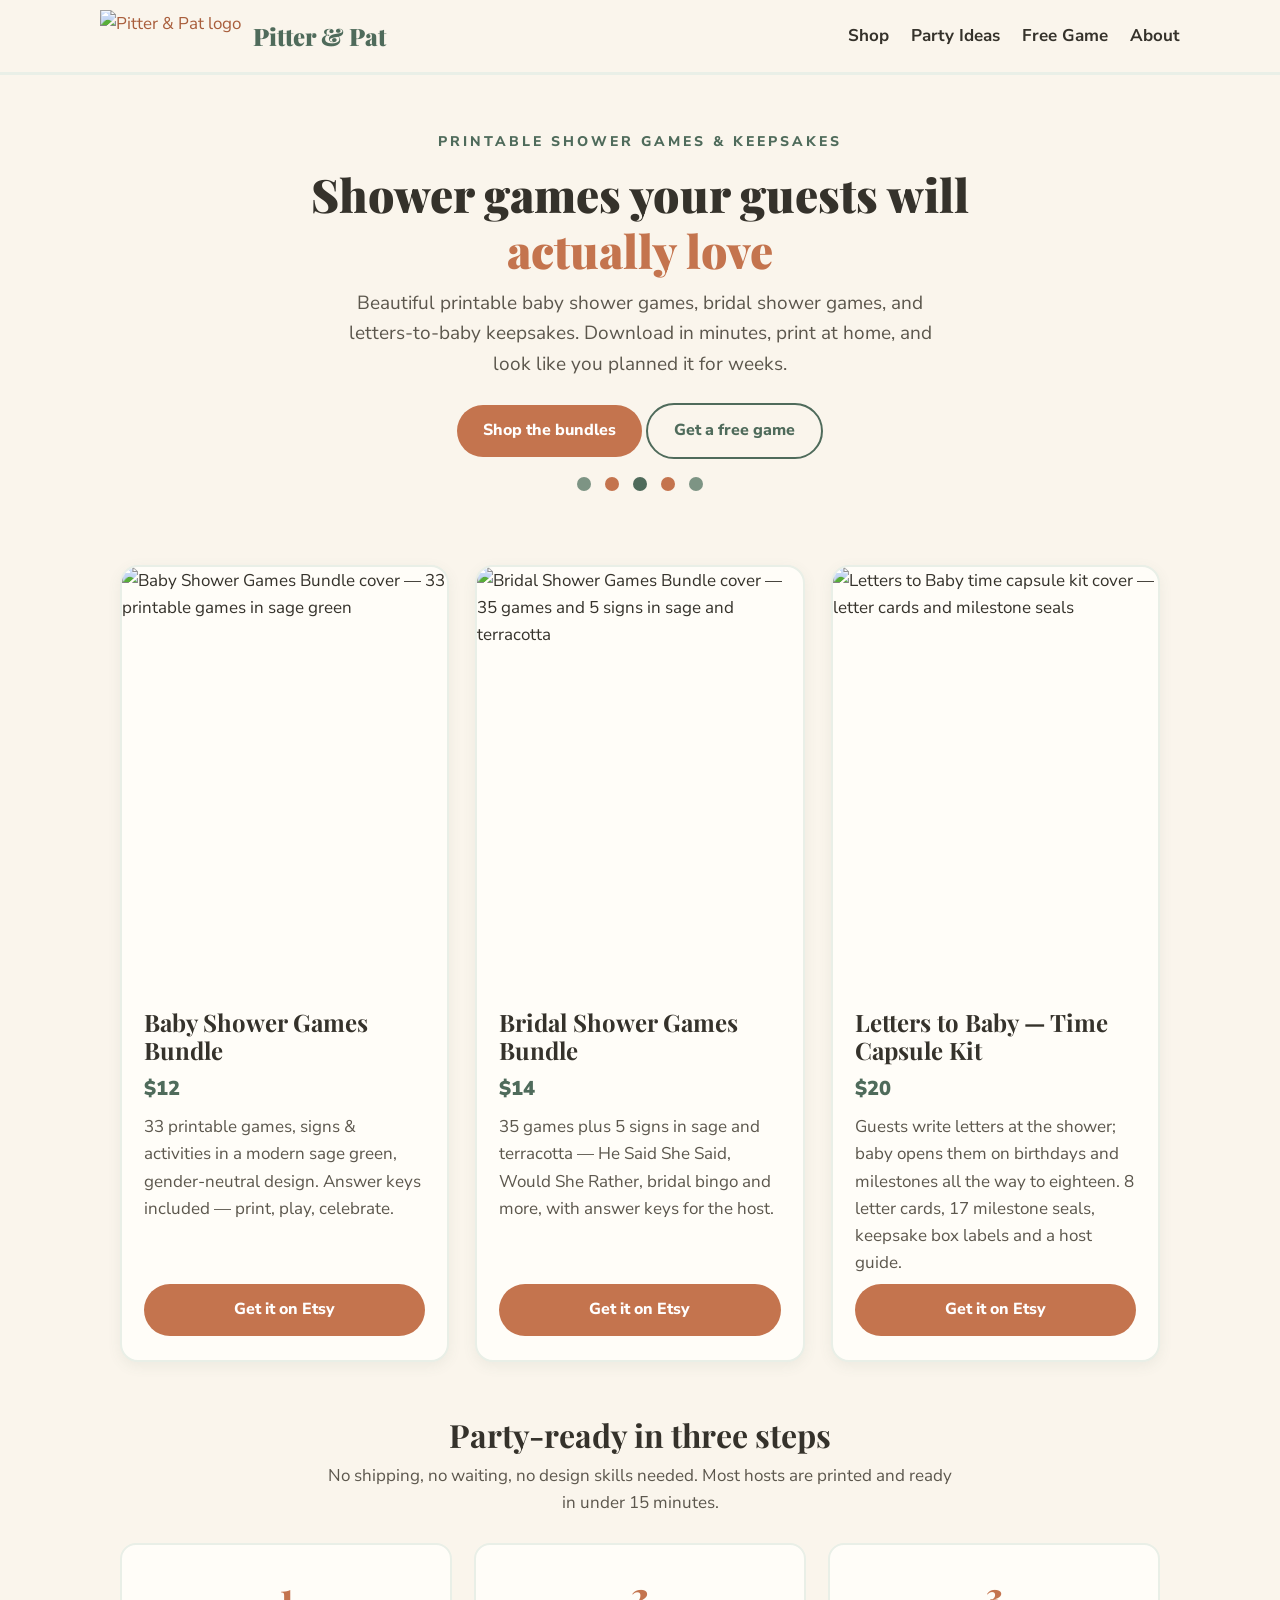
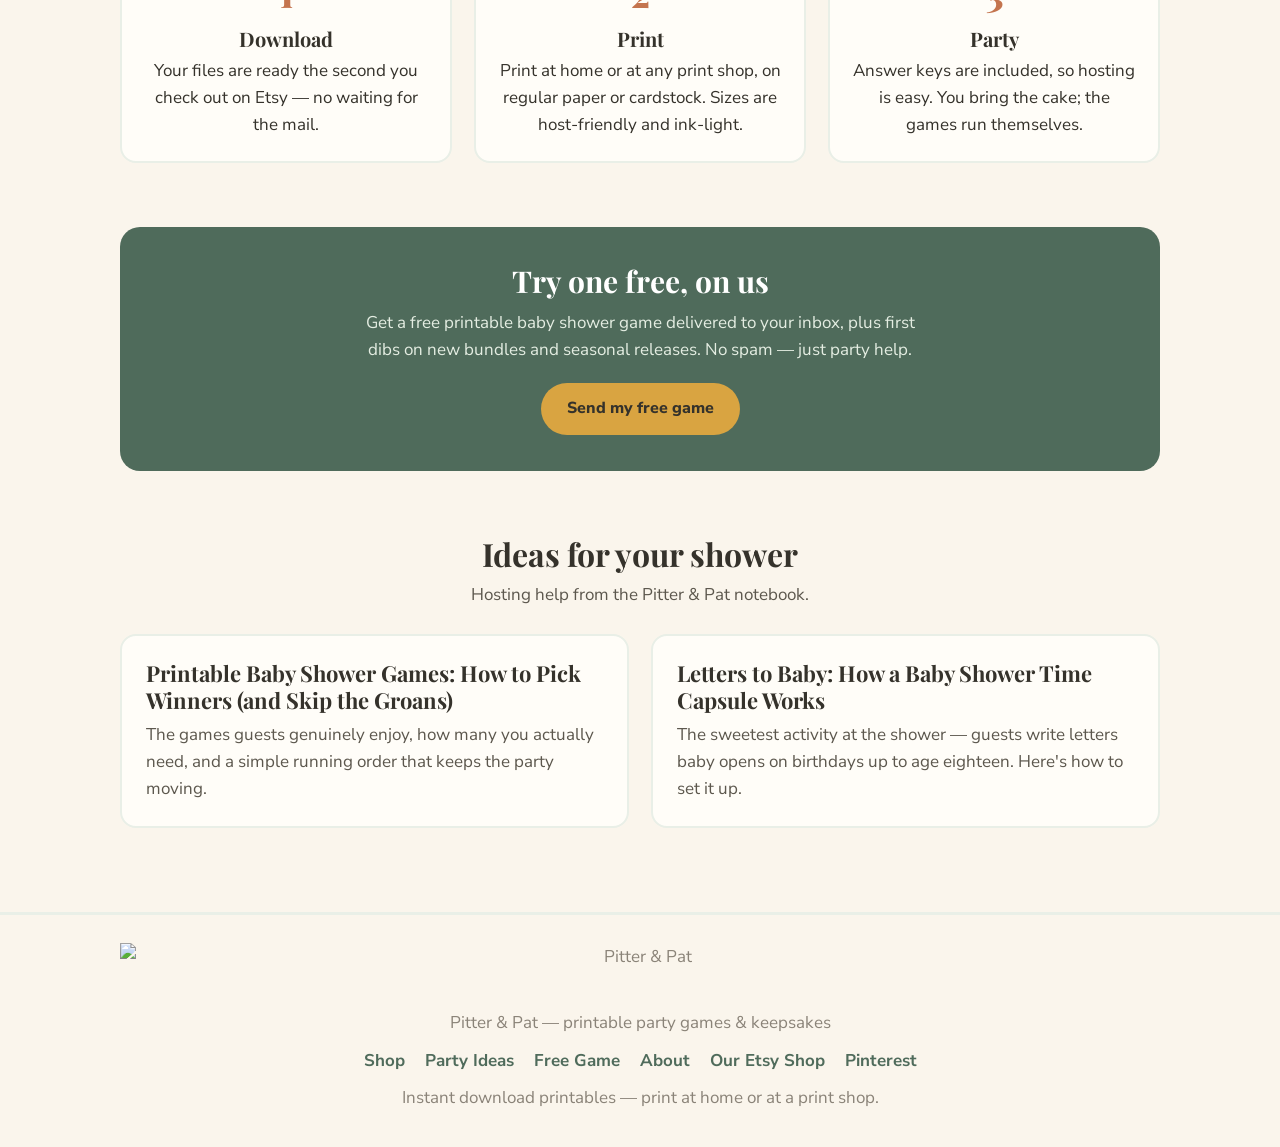
==== index.html @ 5c94de08 "Pitter & Pat website - initial pages" ====
<!DOCTYPE html>
<html lang="en">
<head>
<meta charset="UTF-8">
<meta name="viewport" content="width=device-width, initial-scale=1.0">
<title>Printable Baby Shower Games, Bridal Shower Games &amp; Letters to Baby | Pitter &amp; Pat</title>
<meta name="description" content="Printable baby shower games, bridal shower games, and letters to baby time capsule kits. Instant download, print at home, ready in minutes. Sage green, gender neutral, answer keys included.">
<link rel="icon" href="assets/logo.png">
<link rel="preconnect" href="https://fonts.googleapis.com">
<link href="https://fonts.googleapis.com/css2?family=Playfair+Display:wght@700;900&family=Nunito+Sans:wght@400;700;800&display=swap" rel="stylesheet">
<link rel="stylesheet" href="styles.css">
</head>
<body>
<header class="site"><div class="wrap nav">
  <a class="brand" href="index.html"><img src="assets/logo.png" alt="Pitter &amp; Pat logo"><span>Pitter &amp; Pat</span></a>
  <nav>
    <a href="shop.html">Shop</a>
    <a href="articles/baby-shower-games-guide.html">Party Ideas</a>
    <a href="free-game.html">Free Game</a>
    <a href="about.html">About</a>
  </nav>
</div></header>

<main class="wrap">
  <div class="hero">
    <div class="eyebrow">Printable shower games &amp; keepsakes</div>
    <h1>Shower games your guests will <em>actually love</em></h1>
    <p>Beautiful printable baby shower games, bridal shower games, and letters-to-baby keepsakes. Download in minutes, print at home, and look like you planned it for weeks.</p>
    <a class="btn" href="shop.html">Shop the bundles</a>
    <a class="btn ghost" href="free-game.html">Get a free game</a>
    <div class="dots"><i style="background:#7D9484"></i><i style="background:#C4744E"></i><i style="background:#4F6B5B"></i><i style="background:#C4744E"></i><i style="background:#7D9484"></i></div>
  </div>

  <div class="cards">
    <div class="card">
      <img src="assets/cover-baby.png" alt="Baby Shower Games Bundle cover — 33 printable games in sage green">
      <div class="body">
        <h3>Baby Shower Games Bundle</h3>
        <div class="price">$12</div>
        <p>33 printable games, signs &amp; activities in a modern sage green, gender-neutral design. Answer keys included — print, play, celebrate.</p>
        <a class="btn" href="https://www.etsy.com/listing/4620704760/baby-shower-games-bundle-33-printable">Get it on Etsy</a>
      </div>
    </div>
    <div class="card">
      <img src="assets/cover-bridal.png" alt="Bridal Shower Games Bundle cover — 35 games and 5 signs in sage and terracotta">
      <div class="body">
        <h3>Bridal Shower Games Bundle</h3>
        <div class="price">$14</div>
        <p>35 games plus 5 signs in sage and terracotta — He Said She Said, Would She Rather, bridal bingo and more, with answer keys for the host.</p>
        <a class="btn" href="https://www.etsy.com/listing/4620706242/bridal-shower-games-bundle-40-printable">Get it on Etsy</a>
      </div>
    </div>
    <div class="card">
      <img src="assets/cover-letters.png" alt="Letters to Baby time capsule kit cover — letter cards and milestone seals">
      <div class="body">
        <h3>Letters to Baby — Time Capsule Kit</h3>
        <div class="price">$20</div>
        <p>Guests write letters at the shower; baby opens them on birthdays and milestones all the way to eighteen. 8 letter cards, 17 milestone seals, keepsake box labels and a host guide.</p>
        <a class="btn" href="https://www.etsy.com/listing/4620707378/letters-through-time-baby-shower-time">Get it on Etsy</a>
      </div>
    </div>
  </div>

  <section class="block">
    <h2>Party-ready in three steps</h2>
    <p class="sub">No shipping, no waiting, no design skills needed. Most hosts are printed and ready in under 15 minutes.</p>
    <div class="steps">
      <div class="step"><div class="n">1</div><h3>Download</h3><p>Your files are ready the second you check out on Etsy — no waiting for the mail.</p></div>
      <div class="step"><div class="n">2</div><h3>Print</h3><p>Print at home or at any print shop, on regular paper or cardstock. Sizes are host-friendly and ink-light.</p></div>
      <div class="step"><div class="n">3</div><h3>Party</h3><p>Answer keys are included, so hosting is easy. You bring the cake; the games run themselves.</p></div>
    </div>
  </section>

  <div class="freebie">
    <h2>Try one free, on us</h2>
    <p>Get a free printable baby shower game delivered to your inbox, plus first dibs on new bundles and seasonal releases. No spam — just party help.</p>
    <a class="btn" href="free-game.html">Send my free game</a>
  </div>

  <section class="block">
    <h2>Ideas for your shower</h2>
    <p class="sub">Hosting help from the Pitter &amp; Pat notebook.</p>
    <div class="teasers">
      <div class="teaser">
        <h3><a href="articles/baby-shower-games-guide.html">Printable Baby Shower Games: How to Pick Winners (and Skip the Groans)</a></h3>
        <p>The games guests genuinely enjoy, how many you actually need, and a simple running order that keeps the party moving.</p>
      </div>
      <div class="teaser">
        <h3><a href="articles/letters-to-baby-time-capsule.html">Letters to Baby: How a Baby Shower Time Capsule Works</a></h3>
        <p>The sweetest activity at the shower — guests write letters baby opens on birthdays up to age eighteen. Here's how to set it up.</p>
      </div>
    </div>
  </section>
</main>

<footer class="site"><div class="wrap">
  <img class="flogo" src="assets/logo.png" alt="Pitter &amp; Pat">
  <div>Pitter &amp; Pat — printable party games &amp; keepsakes</div>
  <nav>
    <a href="shop.html">Shop</a>
    <a href="articles/baby-shower-games-guide.html">Party Ideas</a>
    <a href="free-game.html">Free Game</a>
    <a href="about.html">About</a>
    <a href="https://www.etsy.com/shop/PitterAndPat">Our Etsy Shop</a>
    <a href="https://www.pinterest.com/pitterandpatt/">Pinterest</a>
  </nav>
  <div>Instant download printables — print at home or at a print shop.</div>
</div></footer>
</body>
</html>
---- styles.css ----
/* Pitter & Pat — brand stylesheet */
:root{
  --cream:#FAF5EC; --paper:#FFFDF8; --sage-d:#4F6B5B; --sage:#7D9484; --sage-l:#E9EFE7;
  --terra:#C4744E; --terra-d:#A85D3B; --ink:#35322B; --soft:#8A8378; --mustard:#D9A441;
}
*{box-sizing:border-box;margin:0;padding:0}
body{background:var(--cream);color:var(--ink);font-family:"Nunito Sans",Verdana,sans-serif;line-height:1.6;font-size:17px}
h1,h2,h3{font-family:"Playfair Display",Georgia,serif;line-height:1.2;color:var(--ink)}
a{color:var(--terra-d)}
img{max-width:100%;display:block}
.wrap{max-width:1080px;margin:0 auto;padding:0 20px}

/* header */
header.site{background:var(--cream);border-bottom:3px solid var(--sage-l);position:sticky;top:0;z-index:10}
.nav{display:flex;align-items:center;gap:26px;padding:10px 0}
.nav .brand{display:flex;align-items:center;gap:12px;text-decoration:none}
.nav .brand img{height:52px;width:auto}
.nav .brand span{font-family:"Playfair Display",Georgia,serif;font-weight:900;font-size:24px;color:var(--sage-d)}
.nav nav{margin-left:auto;display:flex;gap:22px;flex-wrap:wrap}
.nav nav a{text-decoration:none;color:var(--ink);font-weight:700}
.nav nav a:hover{color:var(--terra-d)}
.btn{display:inline-block;background:var(--terra);color:#fff;text-decoration:none;font-weight:800;
  padding:13px 26px;border-radius:999px;border:none;cursor:pointer;font-size:16px}
.btn:hover{background:var(--terra-d)}
.btn.sage{background:var(--sage-d)} .btn.sage:hover{background:#40584B}
.btn.ghost{background:transparent;color:var(--sage-d);border:2px solid var(--sage-d)}

/* hero */
.hero{text-align:center;padding:56px 0 30px}
.hero .eyebrow{letter-spacing:3px;font-weight:800;color:var(--sage-d);font-size:14px;text-transform:uppercase}
.hero h1{font-size:46px;font-weight:900;margin:14px auto 10px;max-width:760px}
.hero h1 em{color:var(--terra);font-style:normal}
.hero p{max-width:620px;margin:0 auto 24px;color:#5c574d;font-size:19px}
.dots{display:flex;gap:14px;justify-content:center;margin:18px 0}
.dots i{width:14px;height:14px;border-radius:50%;display:block}

/* product cards */
.cards{display:grid;grid-template-columns:repeat(auto-fit,minmax(280px,1fr));gap:26px;padding:26px 0 10px}
.card{background:var(--paper);border:2px solid var(--sage-l);border-radius:18px;overflow:hidden;
  box-shadow:0 4px 14px rgba(79,107,91,.08);display:flex;flex-direction:column}
.card img{aspect-ratio:17/22;object-fit:cover;object-position:top}
.card .body{padding:20px 22px 24px;display:flex;flex-direction:column;gap:8px;flex:1}
.card h3{font-size:24px}
.card .price{font-weight:900;color:var(--sage-d);font-size:20px}
.card p{color:#5c574d;flex:1}
.card .btn{text-align:center}

/* sections */
section.block{padding:44px 0}
section.block h2{font-size:32px;text-align:center;margin-bottom:8px}
section.block .sub{text-align:center;color:#5c574d;max-width:640px;margin:0 auto 26px}
.steps{display:grid;grid-template-columns:repeat(auto-fit,minmax(240px,1fr));gap:22px}
.step{background:var(--paper);border:2px solid var(--sage-l);border-radius:16px;padding:22px;text-align:center}
.step .n{font-family:"Playfair Display",Georgia,serif;font-size:34px;font-weight:900;color:var(--terra)}
.step h3{font-size:20px;margin:6px 0}

/* freebie band */
.freebie{background:var(--sage-d);color:#fff;border-radius:20px;padding:36px 30px;text-align:center;margin:20px 0}
.freebie h2{color:#fff;font-size:30px}
.freebie p{max-width:560px;margin:10px auto 20px;color:#E4EDE2}
.freebie .btn{background:var(--mustard);color:var(--ink)}
.freebie .btn:hover{background:#c79434}

/* article teasers + articles */
.teasers{display:grid;grid-template-columns:repeat(auto-fit,minmax(280px,1fr));gap:22px}
.teaser{background:var(--paper);border:2px solid var(--sage-l);border-radius:16px;padding:24px}
.teaser h3{font-size:22px;margin-bottom:8px}
.teaser h3 a{text-decoration:none;color:var(--ink)}
.teaser p{color:#5c574d}
article.post{max-width:760px;margin:0 auto;padding:40px 20px}
article.post h1{font-size:38px;margin-bottom:10px}
article.post .meta{color:var(--soft);margin-bottom:24px}
article.post h2{font-size:27px;margin:30px 0 10px}
article.post p,article.post li{margin-bottom:12px;color:#45413a}
article.post ul{padding-left:22px}
.cta-box{background:var(--sage-l);border-radius:16px;padding:24px;text-align:center;margin:30px 0}
.cta-box h3{font-size:23px;margin-bottom:8px}
.cta-box p{margin-bottom:16px}

/* product detail */
.detail{display:grid;grid-template-columns:repeat(auto-fit,minmax(300px,1fr));gap:30px;padding:36px 0;align-items:start}
.detail img{border-radius:16px;border:2px solid var(--sage-l)}
.detail h2{font-size:30px;margin-bottom:6px}
.detail .price{font-weight:900;color:var(--sage-d);font-size:22px;margin-bottom:12px}
.detail ul{padding-left:20px;margin:12px 0 20px}
.detail li{margin-bottom:6px}
.faq{max-width:760px;margin:0 auto;padding:10px 20px 40px}
.faq h2{text-align:center;font-size:30px;margin-bottom:18px}
.faq h3{font-size:19px;margin:18px 0 4px}
.faq p{color:#45413a}

/* footer */
footer.site{border-top:3px solid var(--sage-l);margin-top:40px;padding:28px 0 36px;text-align:center;color:var(--soft)}
footer.site .flogo{height:56px;margin:0 auto 10px}
footer.site nav{display:flex;gap:20px;justify-content:center;margin:10px 0;flex-wrap:wrap}
footer.site nav a{color:var(--sage-d);text-decoration:none;font-weight:700}

@media (max-width:640px){ .hero h1{font-size:34px} article.post h1{font-size:30px} }
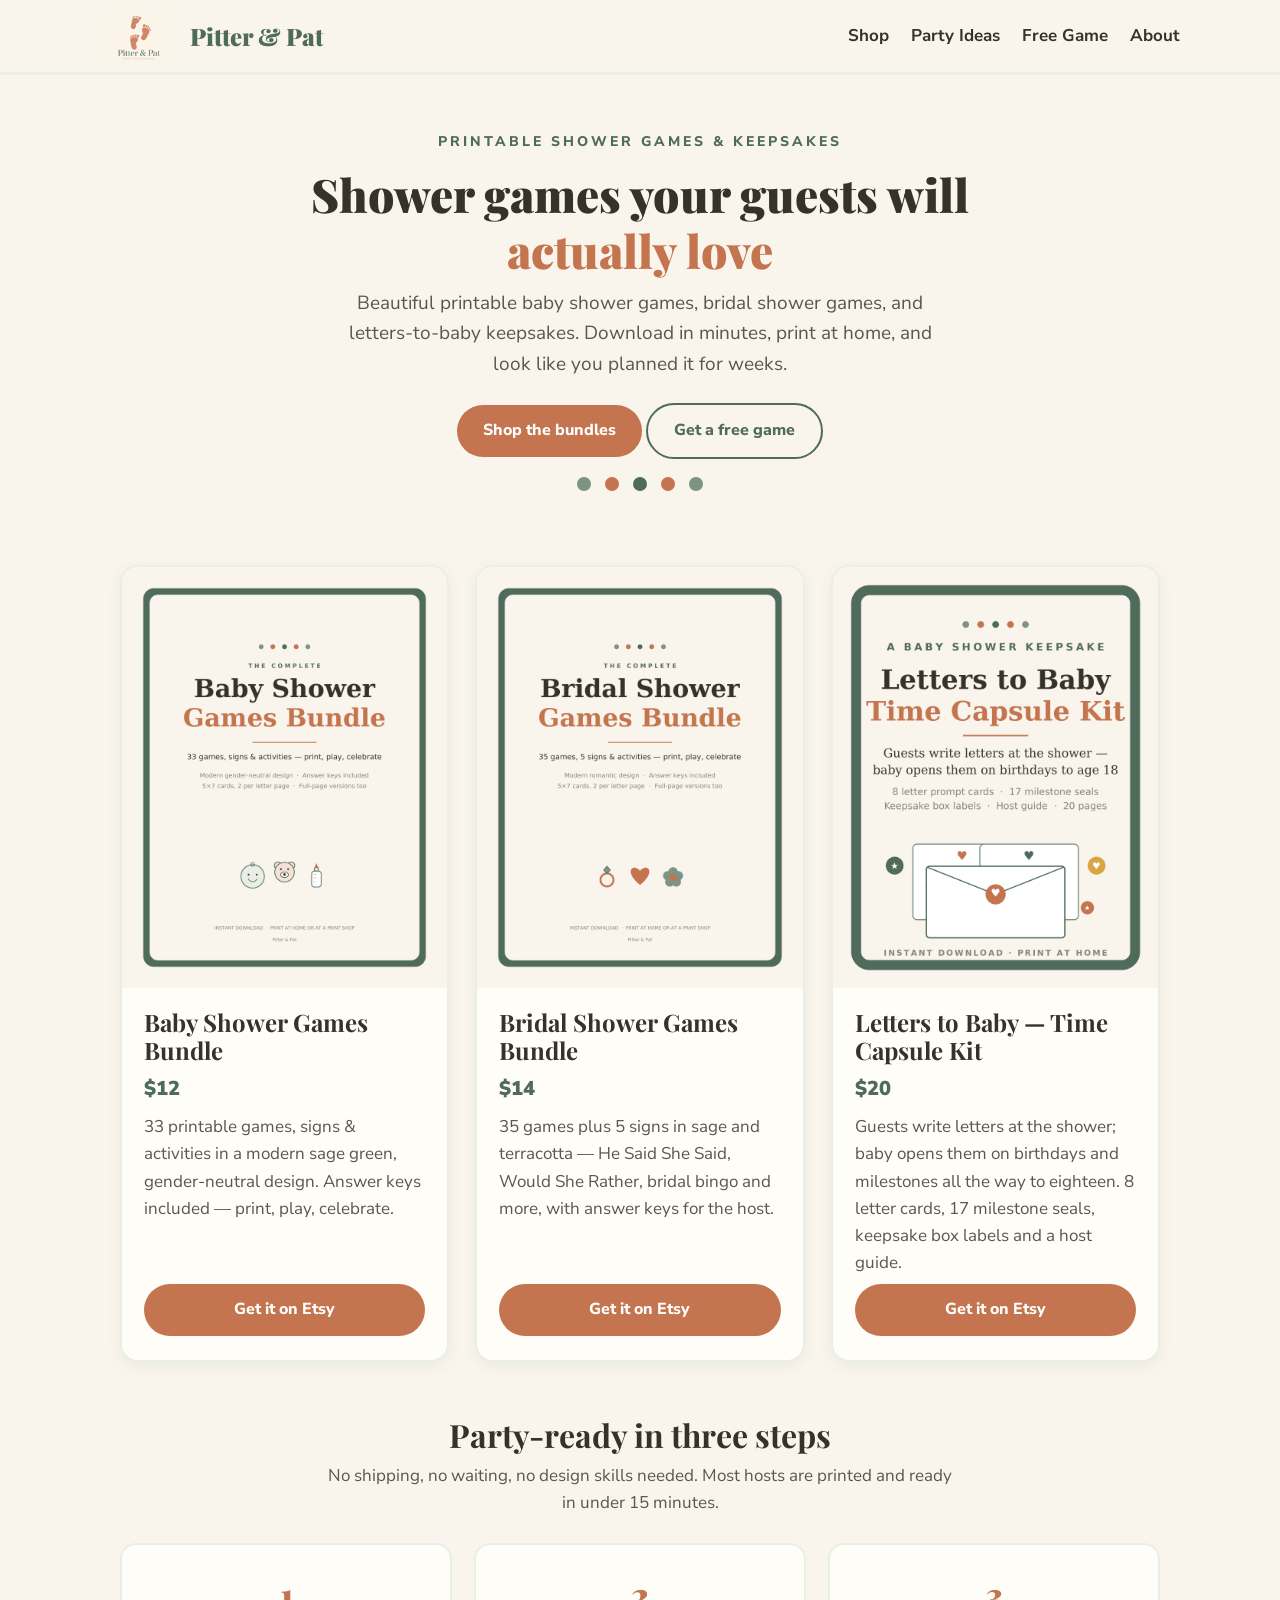
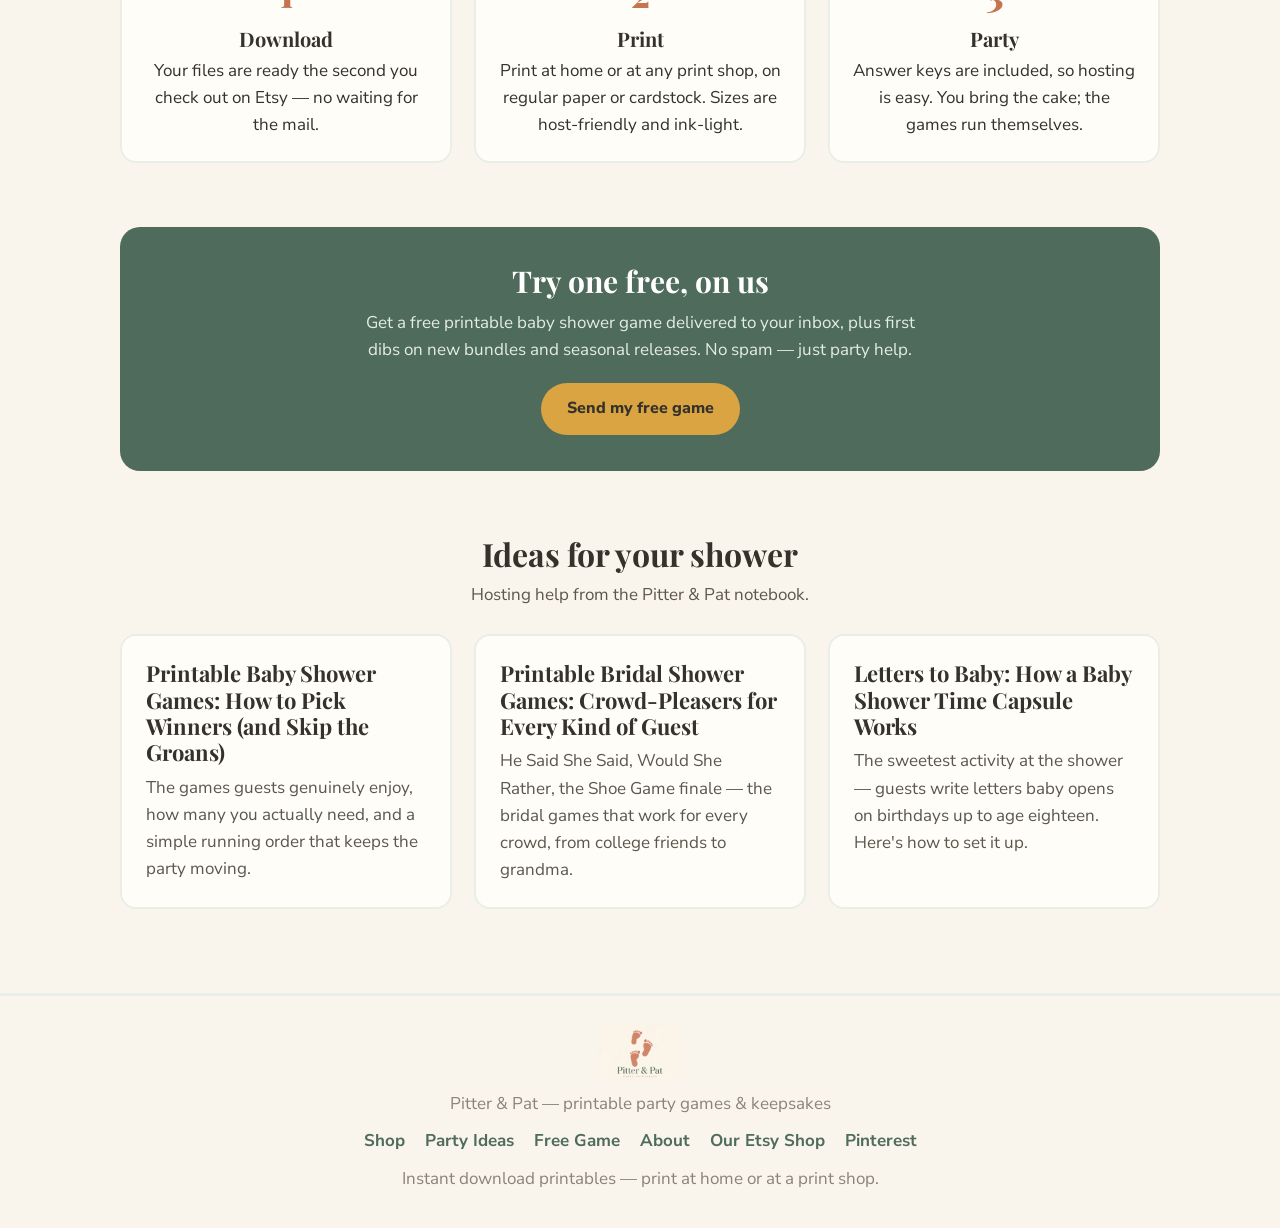
==== commit 907510ca: "Add bridal shower games guide article" ====
--- a/index.html
+++ b/index.html
@@ -86,6 +86,10 @@
         <p>The games guests genuinely enjoy, how many you actually need, and a simple running order that keeps the party moving.</p>
       </div>
       <div class="teaser">
+        <h3><a href="articles/bridal-shower-games-guide.html">Printable Bridal Shower Games: Crowd-Pleasers for Every Kind of Guest</a></h3>
+        <p>He Said She Said, Would She Rather, the Shoe Game finale — the bridal games that work for every crowd, from college friends to grandma.</p>
+      </div>
+      <div class="teaser">
         <h3><a href="articles/letters-to-baby-time-capsule.html">Letters to Baby: How a Baby Shower Time Capsule Works</a></h3>
         <p>The sweetest activity at the shower — guests write letters baby opens on birthdays up to age eighteen. Here's how to set it up.</p>
       </div>
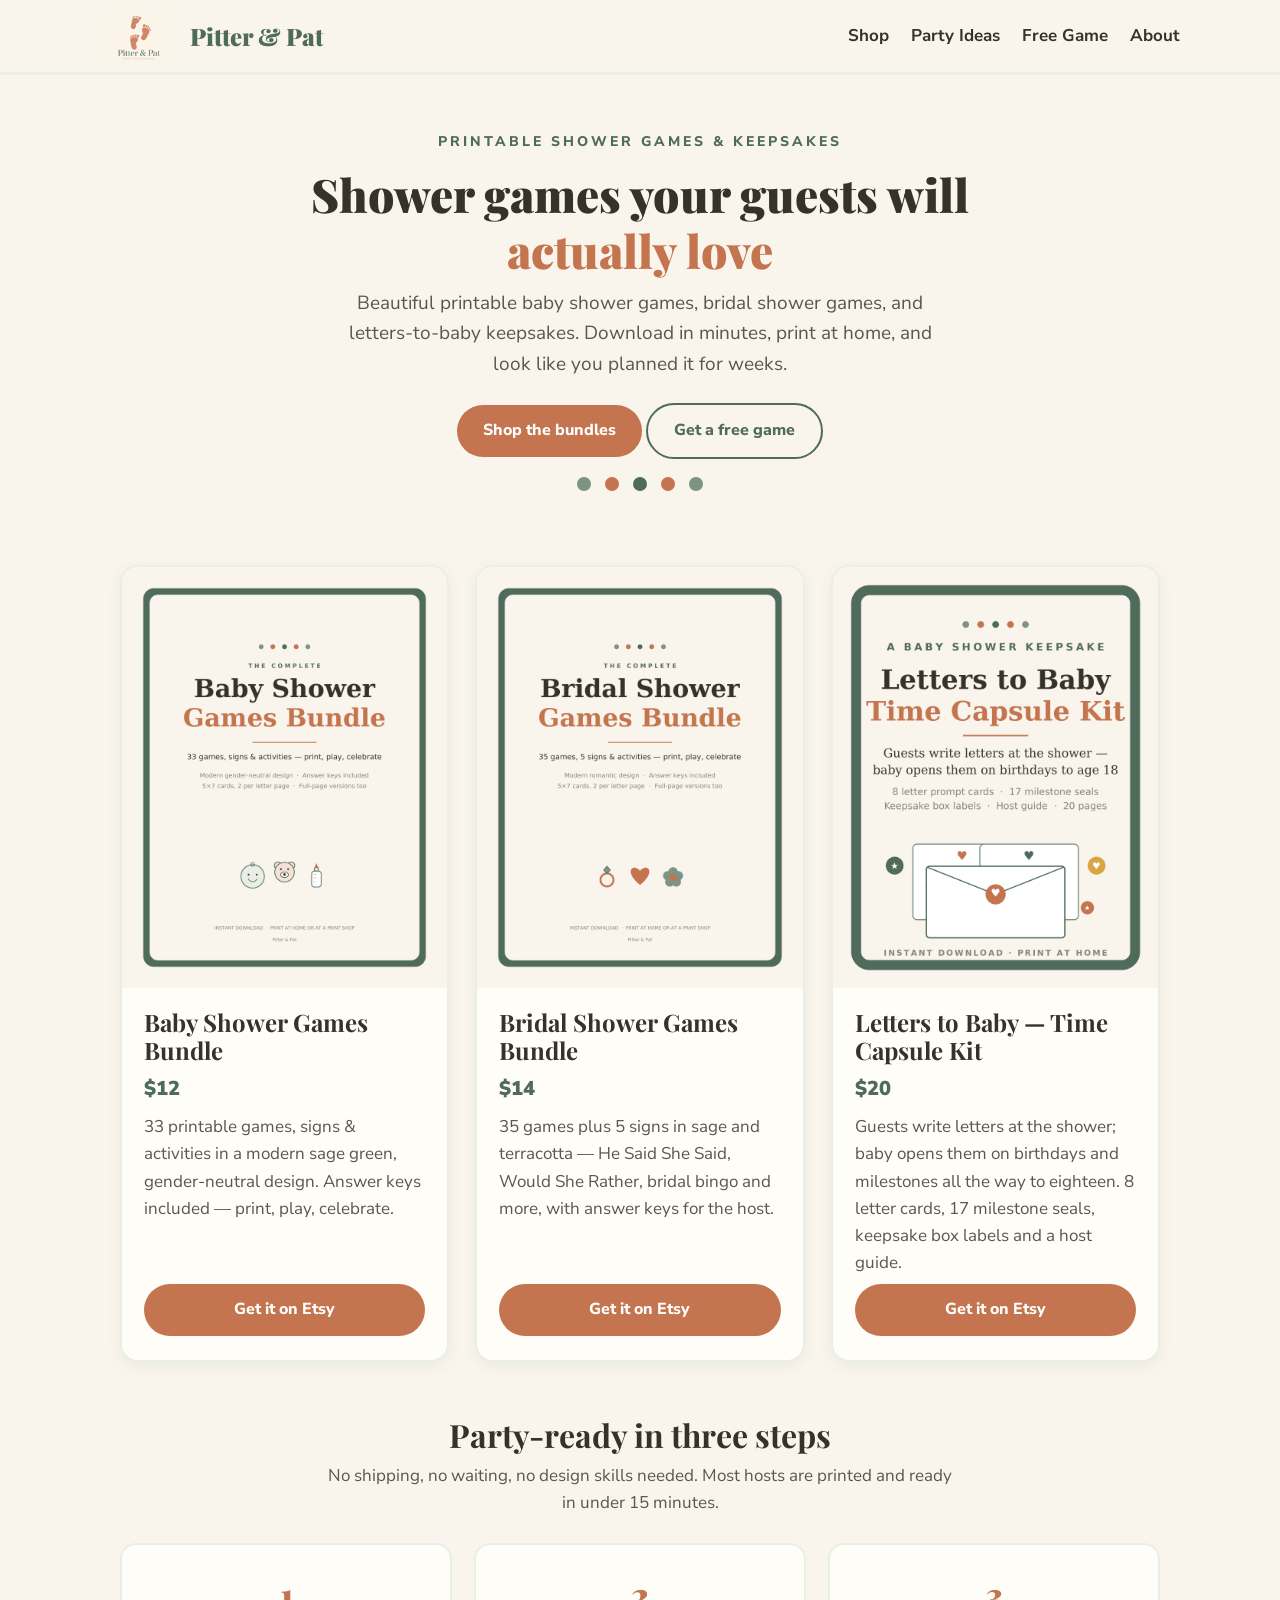
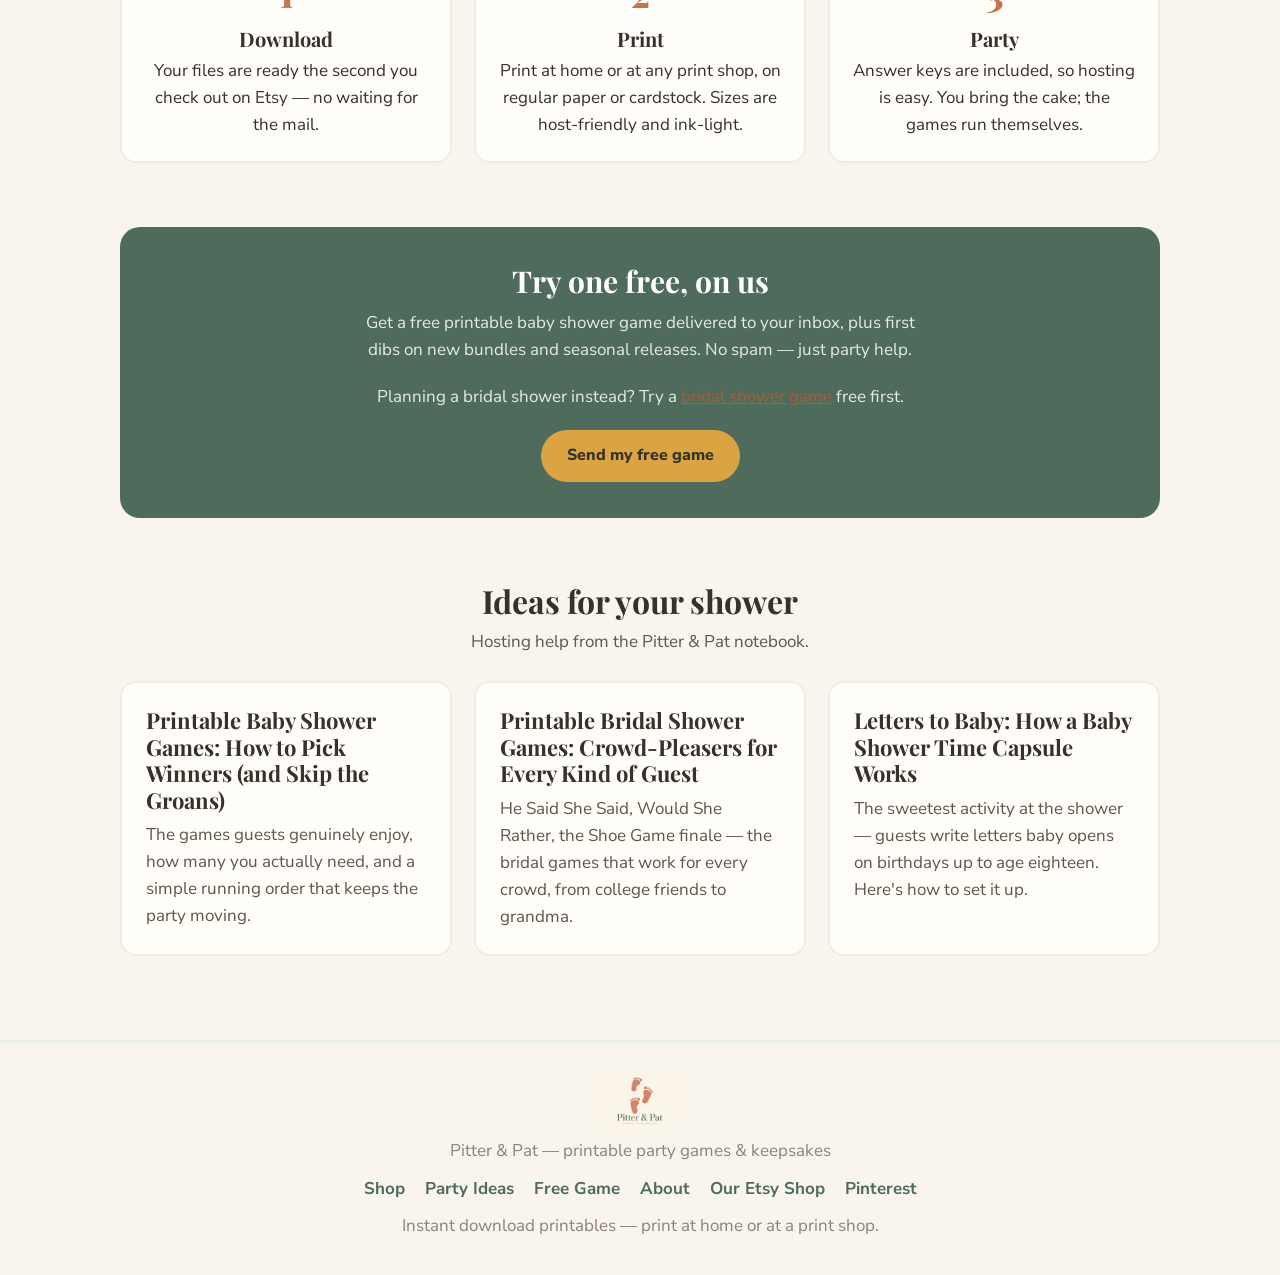
==== commit 289a2116: "Add free bridal game page and links" ====
--- a/index.html
+++ b/index.html
@@ -74,6 +74,7 @@
   <div class="freebie">
     <h2>Try one free, on us</h2>
     <p>Get a free printable baby shower game delivered to your inbox, plus first dibs on new bundles and seasonal releases. No spam — just party help.</p>
+    <p>Planning a bridal shower instead? Try a <a href="free-bridal-game.html">bridal shower game</a> free first.</p>
     <a class="btn" href="free-game.html">Send my free game</a>
   </div>
 
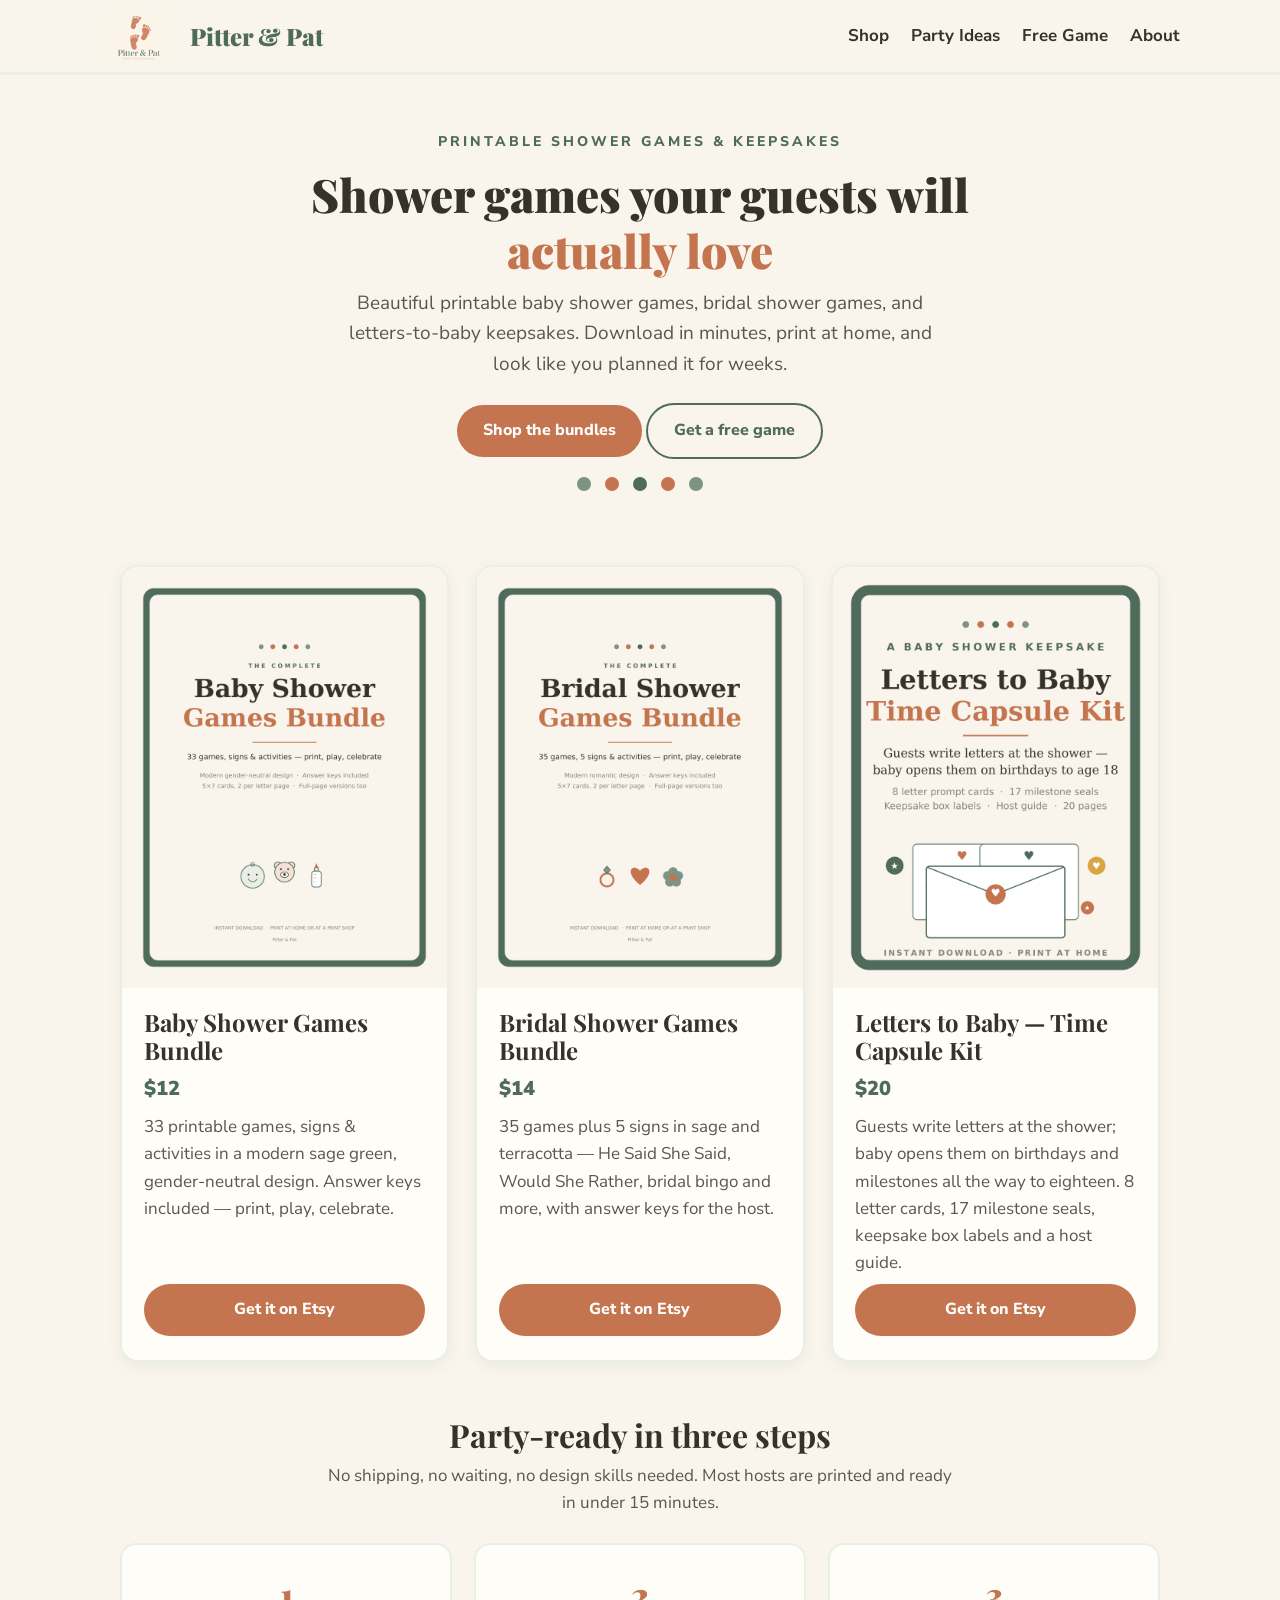
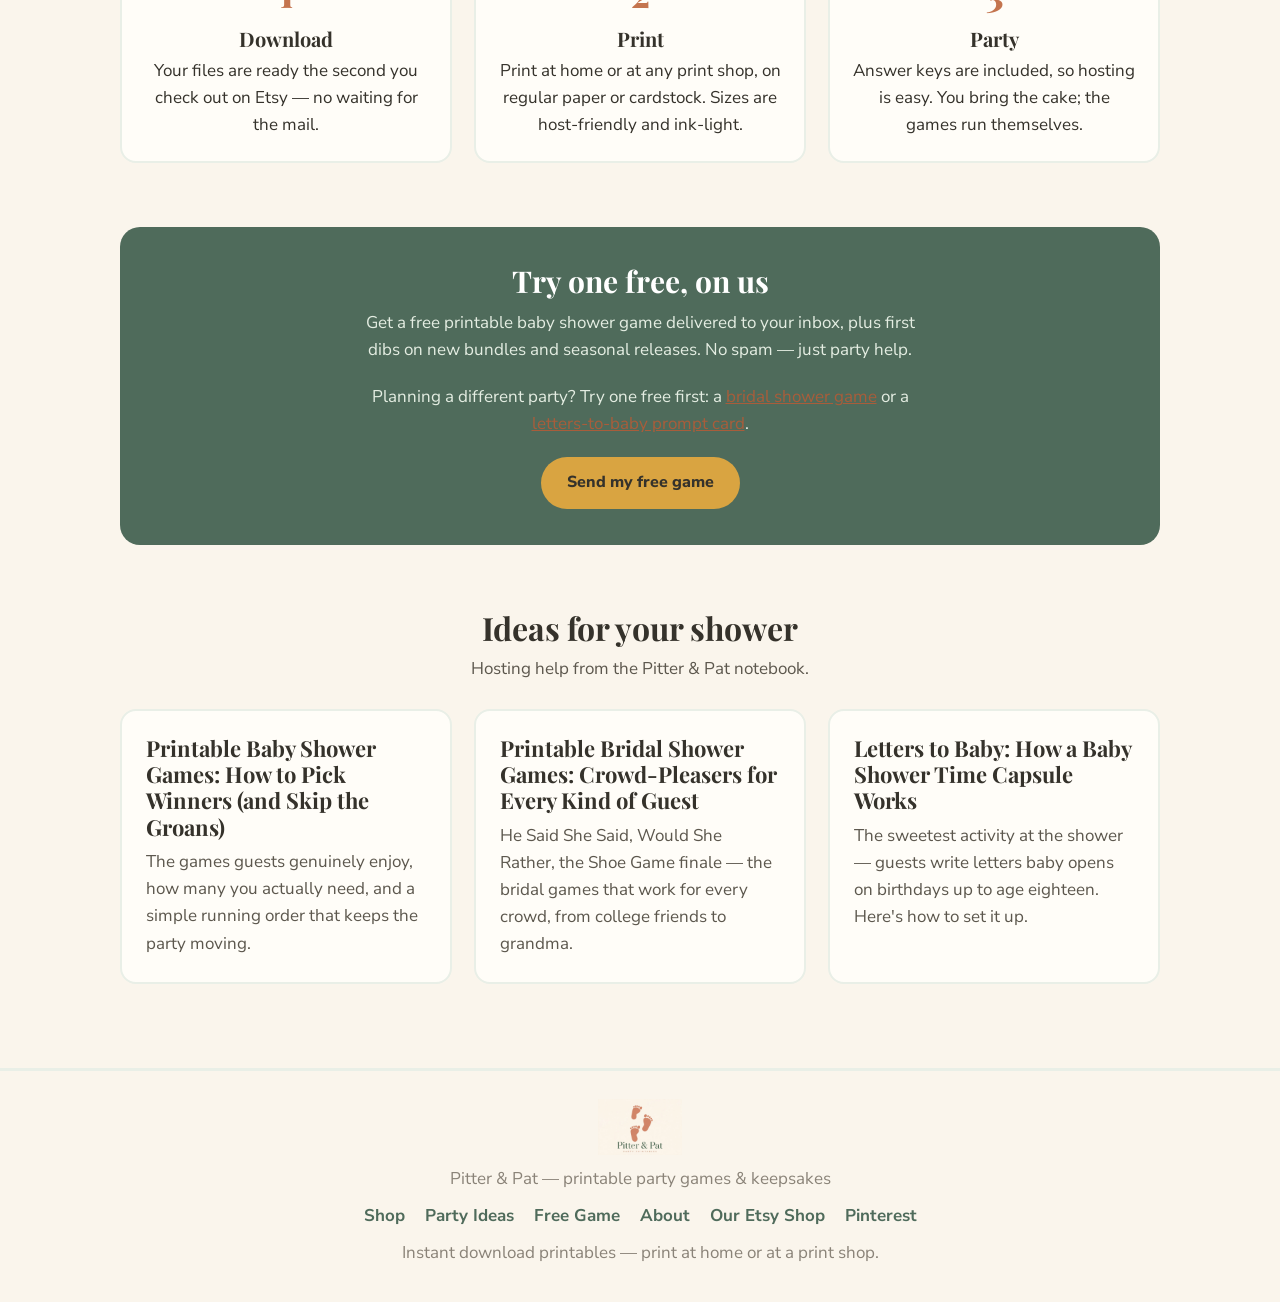
==== commit b6d9eb6d: "Add Letters free sample, sitemap, and cross-links" ====
--- a/index.html
+++ b/index.html
@@ -9,6 +9,15 @@
 <link rel="preconnect" href="https://fonts.googleapis.com">
 <link href="https://fonts.googleapis.com/css2?family=Playfair+Display:wght@700;900&family=Nunito+Sans:wght@400;700;800&display=swap" rel="stylesheet">
 <link rel="stylesheet" href="styles.css">
+<!-- Google tag (gtag.js) -->
+<script async src="https://www.googletagmanager.com/gtag/js?id=G-89BH8KQWDB"></script>
+<script>
+  window.dataLayer = window.dataLayer || [];
+  function gtag(){dataLayer.push(arguments);}
+  gtag('js', new Date());
+
+  gtag('config', 'G-89BH8KQWDB');
+</script>
 </head>
 <body>
 <header class="site"><div class="wrap nav">
@@ -74,7 +83,7 @@
   <div class="freebie">
     <h2>Try one free, on us</h2>
     <p>Get a free printable baby shower game delivered to your inbox, plus first dibs on new bundles and seasonal releases. No spam — just party help.</p>
-    <p>Planning a bridal shower instead? Try a <a href="free-bridal-game.html">bridal shower game</a> free first.</p>
+    <p>Planning a different party? Try one free first: a <a href="free-bridal-game.html">bridal shower game</a> or a <a href="free-letters.html">letters-to-baby prompt card</a>.</p>
     <a class="btn" href="free-game.html">Send my free game</a>
   </div>
 
